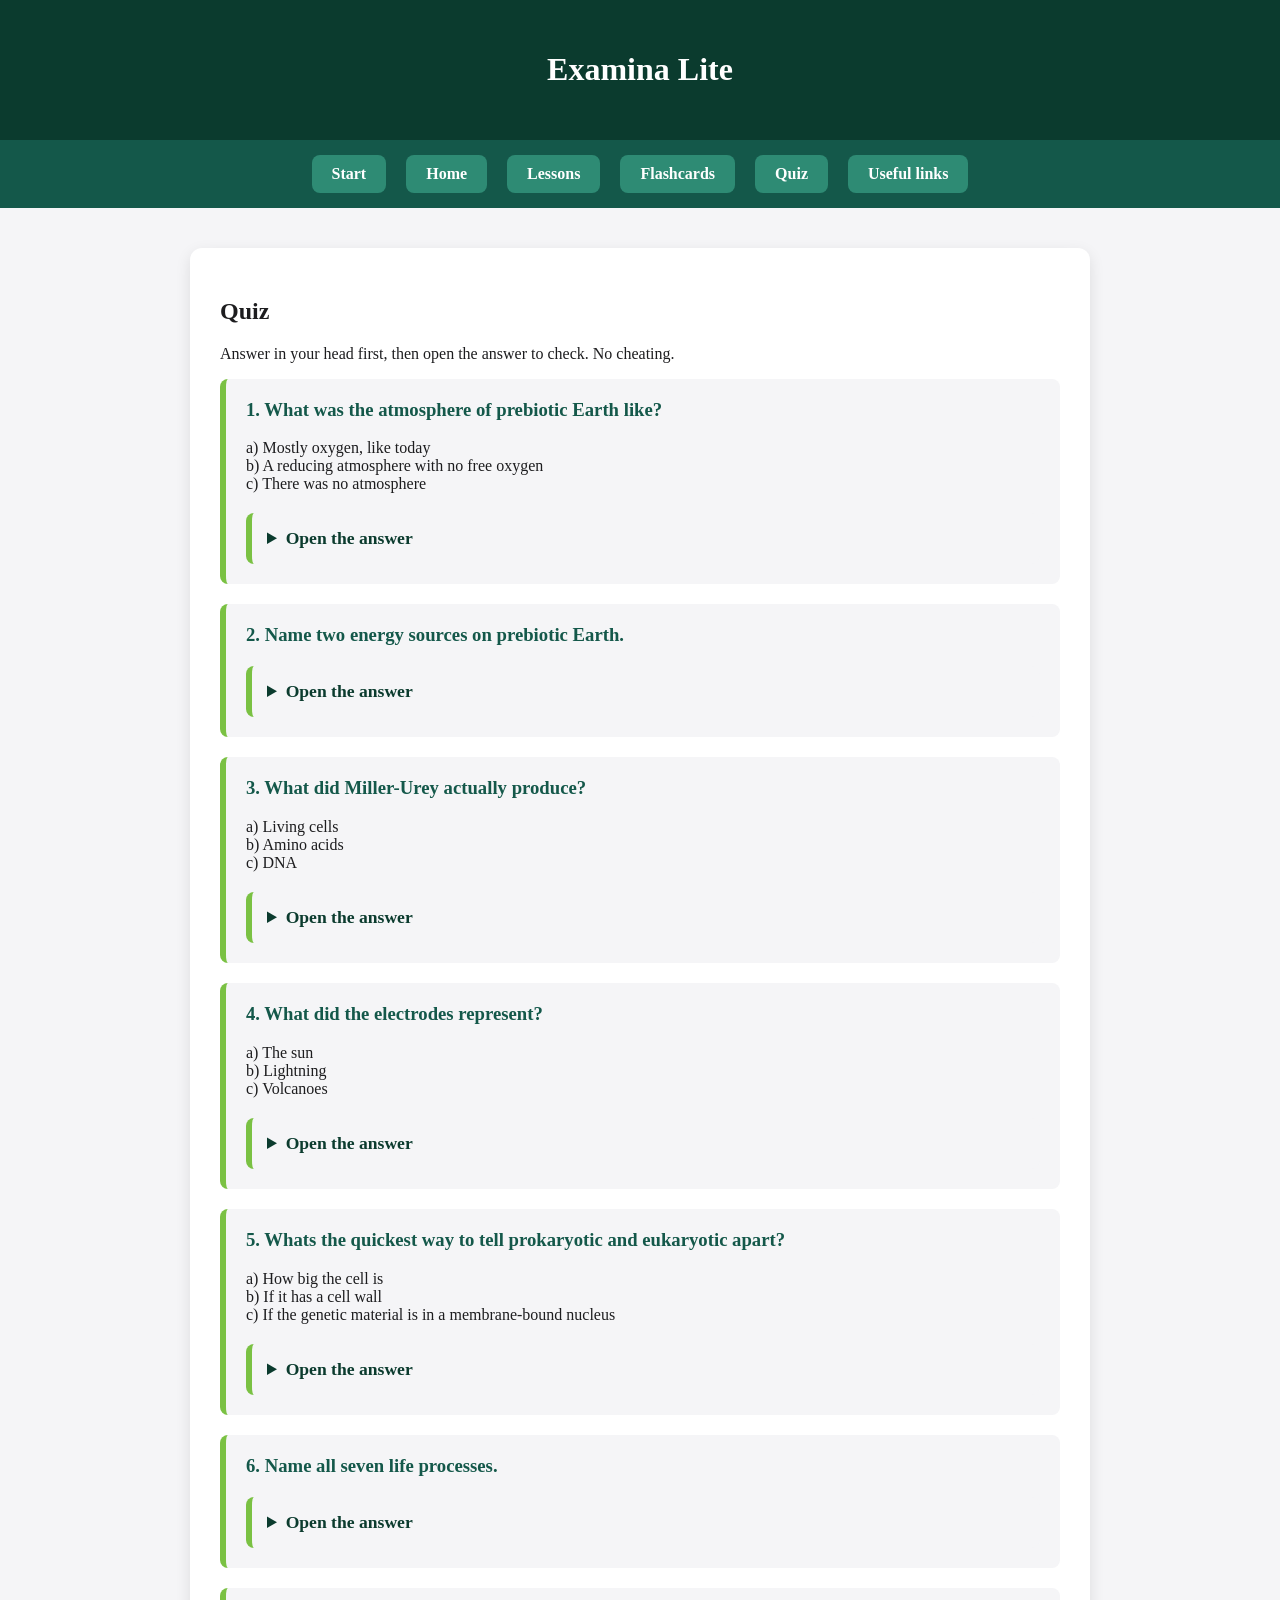
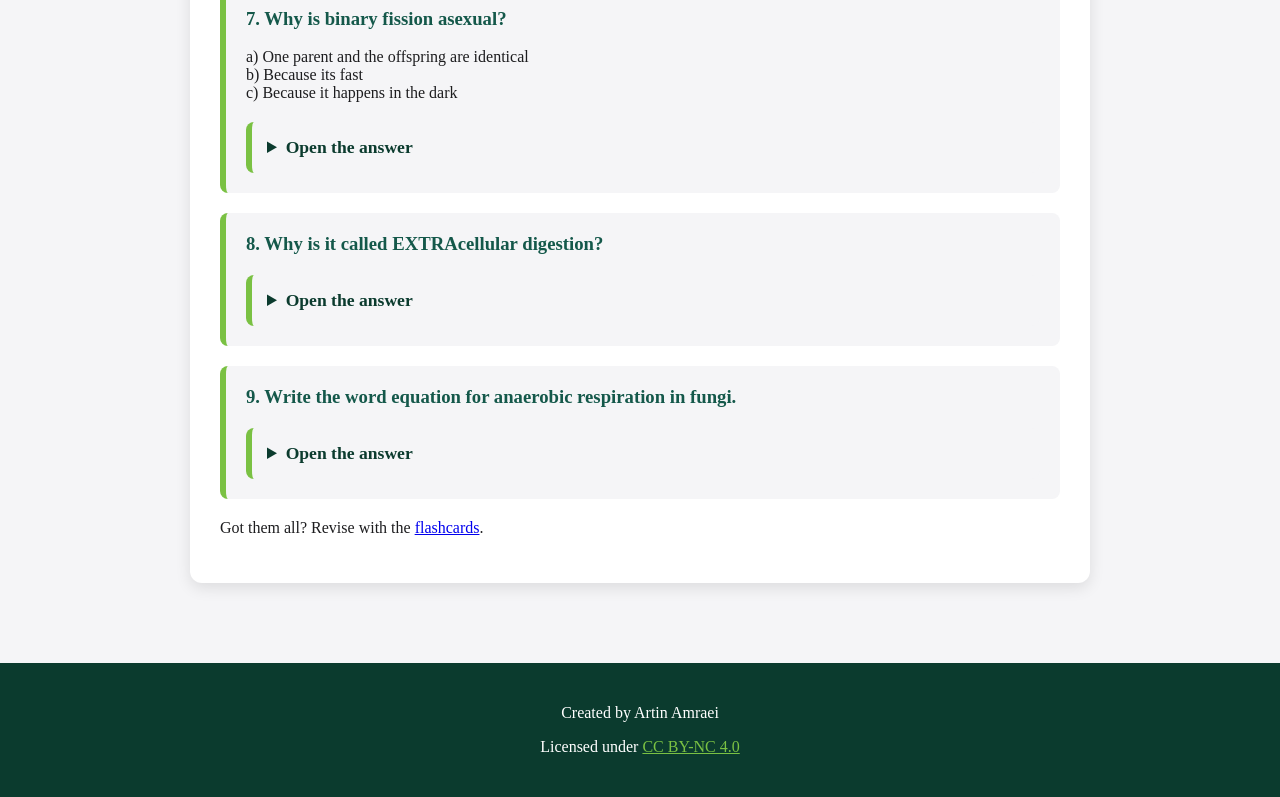
==== quiz.html @ e0a8bc8b "Add files via upload" ====
<!DOCTYPE html>
<html lang="en">
<head>
<meta charset="UTF-8">
<meta name="viewport" content="width=device-width, initial-scale=1.0">
<title>Quiz - Examina Lite</title>
<!-- connecting to styles css as stylesheet -->
<link rel="stylesheet" href="styles.css">
</head>
<body>

<header id="top">
    <h1>Examina Lite</h1>
</header>

<!-- same nav on every page so the user dosent get lost -->
<nav>
    <ul>
        <li><a href="onboarding.html">Start</a></li>
        <li><a href="index.html">Home</a></li>
        <li><a href="lessons.html">Lessons</a></li>
        <li><a href="flashcards.html">Flashcards</a></li>
        <li><a href="quiz.html">Quiz</a></li>
        <li><a href="links.html">Useful links</a></li>
    </ul>
</nav>

<main>
    <section id="quiz">
        <h1>Quiz</h1>
        <p>Answer in your head first, then open the answer to check. No cheating.</p>

        <!-- each question is a div, the answer hides in details like the flashcards -->
        <div class="question">
            <h3>1. What was the atmosphere of prebiotic Earth like?</h3>
            <p>a) Mostly oxygen, like today<br>
               b) A reducing atmosphere with no free oxygen<br>
               c) There was no atmosphere</p>

            <details> <!--Using details to hide the text-->
                <summary>Open the answer</summary>
                <p>b. Reducing means no free oxygen. Lesson 1.</p>
            </details>
        </div>

        <div class="question">
            <h3>2. Name two energy sources on prebiotic Earth.</h3>

            <details> <!--Using details to hide the text-->
                <summary>Open the answer</summary>
                <p>Any two of volcanoes, lightning, UV from the sun. Lesson 1.</p>
            </details>
        </div>

        <div class="question">
            <h3>3. What did Miller-Urey actually produce?</h3>
            <p>a) Living cells<br>
               b) Amino acids<br>
               c) DNA</p>

            <details> <!--Using details to hide the text-->
                <summary>Open the answer</summary>
                <p>b. Amino acids. Not cells, not DNA. Lesson 2.</p>
            </details>
        </div>

        <div class="question">
            <h3>4. What did the electrodes represent?</h3>
            <p>a) The sun<br>
               b) Lightning<br>
               c) Volcanoes</p>

            <details> <!--Using details to hide the text-->
                <summary>Open the answer</summary>
                <p>b. Lightning. Lesson 2.</p>
            </details>
        </div>

        <div class="question">
            <h3>5. Whats the quickest way to tell prokaryotic and eukaryotic apart?</h3>
            <p>a) How big the cell is<br>
               b) If it has a cell wall<br>
               c) If the genetic material is in a membrane-bound nucleus</p>

            <details> <!--Using details to hide the text-->
                <summary>Open the answer</summary>
                <p>c. In a nucleus is eukaryotic, loose is prokaryotic. Lesson 3.</p>
            </details>
        </div>

        <div class="question">
            <h3>6. Name all seven life processes.</h3>

            <details> <!--Using details to hide the text-->
                <summary>Open the answer</summary>
                <p>MRS GREN. Movement, Respiration, Sensitivity, Growth, Reproduction, Excretion,
                   Nutrition. Lesson 3.</p>
            </details>
        </div>

        <div class="question">
            <h3>7. Why is binary fission asexual?</h3>
            <p>a) One parent and the offspring are identical<br>
               b) Because its fast<br>
               c) Because it happens in the dark</p>

            <details> <!--Using details to hide the text-->
                <summary>Open the answer</summary>
                <p>a. One parent, two identical cells, no variation. Lesson 4.</p>
            </details>
        </div>

        <div class="question">
            <h3>8. Why is it called EXTRAcellular digestion?</h3>

            <details> <!--Using details to hide the text-->
                <summary>Open the answer</summary>
                <p>Because the enzymes digest the food outside the cell. Lesson 4.</p>
            </details>
        </div>

        <div class="question">
            <h3>9. Write the word equation for anaerobic respiration in fungi.</h3>

            <details> <!--Using details to hide the text-->
                <summary>Open the answer</summary>
                <p>glucose &rarr; ethanol + carbon dioxide (+ energy). Lesson 4.</p>
            </details>
        </div>

        <p>Got them all? Revise with the <a href="flashcards.html">flashcards</a>.</p>
    </section>
</main>

<footer>
    <p>Created by Artin Amraei</p>
    <p>Licensed under
       <a href="https://creativecommons.org/licenses/by-nc/4.0/" target="_blank">CC BY-NC 4.0</a></p>
</footer>

</body>
</html>
---- styles.css ----
@font-face {
  font-family: "SF Pro Text";
  font-style: normal;
  font-weight: 300;
  src: url("https://raw.githubusercontent.com/blaisck/sfwin/master/SFPro/TrueType/SFProText-Light.ttf");
  /* I lernt this fom a github sources, this is eactly Apple.com's font, which is nice and trustworthy,
  souce: https://gist.github.com/nonaybay/684d1808c0eb9be67063c3f6fb2785c6 */
}

body {
    font-family: "SF Pro Text", -apple-system, BlinkMacSystemFont, Roboto;
    /* priori is with the San Frnsico pro an then the 2 other pple fonts,
     but fallsback to Robto in case the browser is extra dumb! */
    background-color: #f5f5f7;
    color: #1d1d1f;
    margin: 0;
    padding: 0;
    display: flex; /* flexbox for stickyfooter*/
    flex-direction: column;
    min-height: 100vh; /*pro css, dont use pixels use vh*/
}

header {
    background-color: #0b3b2e; /* dark green, suits biology */
    color: white; text-align: center; padding: 30px 20px;
}

nav {
    background-color: #14584a;
    padding: 15px 0;
}

nav ul {
    display: flex;
    justify-content: center; list-style: none; margin: 0; padding: 0; gap: 20px;
    flex-wrap: wrap; /* for phones */
} /* grok academy layout */

nav a {
    display: block; background-color: #2e8b74; color: white;
    padding: 10px 20px; border-radius: 8px; font-weight: bold; text-decoration: none;
    transition: 0.3s; /* smooth color change trick from Scrimba */
}

nav a:hover {
    background-color: #7ac143; /* leaf green */
    color: #0b3b2e;
    box-shadow: 0px 4px 8px rgba(0,0,0,0.2);
}

main {
    width: 90%;
    max-width: 900px;
    margin: 40px auto;
    flex: 1; /*pushes all footers to thebottom*/
}

section {
    background-color: white; border-radius: 12px; padding: 30px; margin-bottom: 40px;
    box-shadow: 0px 5px 15px rgba(0,0,0,0.1);
} /* 3d floatingeffect */

/* headings */
h2 {
    color: #0b3b2e; border-bottom: 2px solid #f5f5f7; padding-bottom: 10px;
}

h3 {
    color: #14584a;
}

img {
    max-width: 100%; height: auto; border-radius: 8px;
    margin-bottom: 15px;
    transition: transform 0.3s;
}

img:hover {
    transform: scale(1.02); /*"UI" improving zoom*/
}

/* --- HOMEPAGE NAV BOX --- */
#navbox ul {
    display: flex; flex-wrap: wrap; justify-content: center; gap: 20px;
    list-style: none; margin: 0; padding: 0;
} /* flexbox so i can add more tools later */

#navbox li {
    background-color: #f5f5f7;
    border-radius: 12px;
    border-top: 6px solid #7ac143;
    padding: 20px;
    width: 230px; /* keeps the cards even */
    transition: 0.3s;
}

#navbox li:hover {
    box-shadow: 0px 6px 14px rgba(0,0,0,0.15); /* looks clickable */
}

/* --- BUTTON AND INPUT --- */
button {
    font-family: inherit; /* not the ugly default */
    background-color: #7ac143;
    color: #0b3b2e;
    border: none;
    padding: 12px 22px;
    border-radius: 8px;
    font-weight: bold;
    font-size: 1em;
    cursor: pointer;
    transition: 0.3s;
}

button:hover {
    background-color: #0b3b2e; color: white;
}

/* name box on the onboarding page */
input[type="text"] {
    font-family: inherit;
    padding: 12px;
    border: 2px solid #d2d2d7;
    border-radius: 8px;
    font-size: 1em;
    margin-right: 10px;
}

input[type="text"]:focus {
    border-color: #7ac143; /* shows your typing in it */
    outline: none;
}

/* ---DROPDOWN CSS--- */
details {
    background-color: #f5f5f7;
    padding: 15px;
    border-radius: 8px;
    margin-top: 20px;
    border-left: 6px solid #7ac143;
}

/* the clickable bit of the dropdown */
summary {
    font-weight: bold;
    color: #0b3b2e;
    cursor: pointer;
    font-size: 1.1em; /* pros dont use px */
}

details p {
    margin-top: 15px; /*lol I just said pros dont use px */
    line-height: 1.6;
}

/* --- LESSON CARDS, also used on the links page --- */
.lesson-card {
    background-color: #f5f5f7;
    padding: 20px;
    margin-bottom: 20px;
    border-radius: 8px;
    border-left: 6px solid #2e8b74;
}

.lesson-card h3 {
    margin-top: 0;
}

/* --- QUIZ QUESTIONS --- */
.question {
    background-color: #f5f5f7;
    padding: 20px;
    margin-bottom: 20px;
    border-radius: 8px;
    border-left: 6px solid #7ac143;
}

.question h3 {
    margin-top: 0; /* stops the gap at the top of the box */
}

footer {
    background-color: #0b3b2e; color: white; text-align: center;
    padding: 25px; margin-top: auto;
}

/*      fixes the link colors infooter sothey don't mix with the blue*/
footer a {
    color: #7ac143;
}
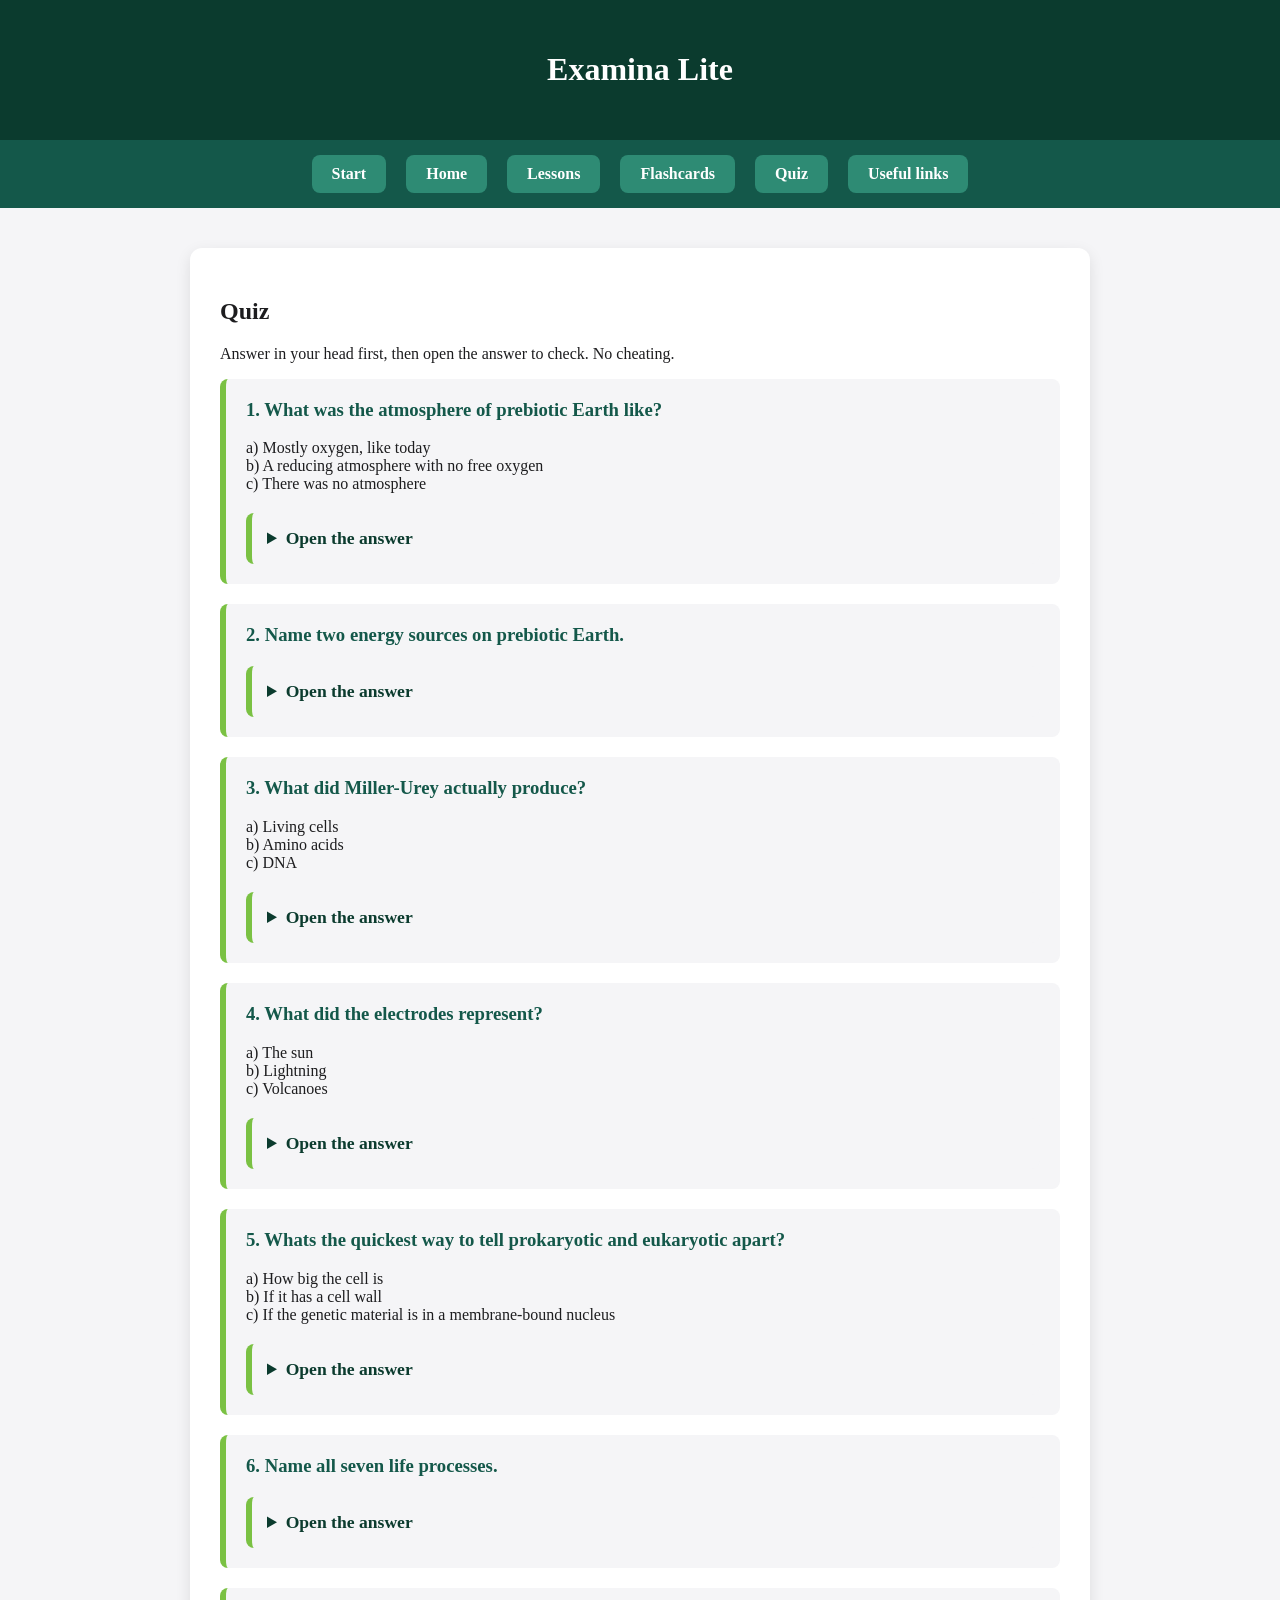
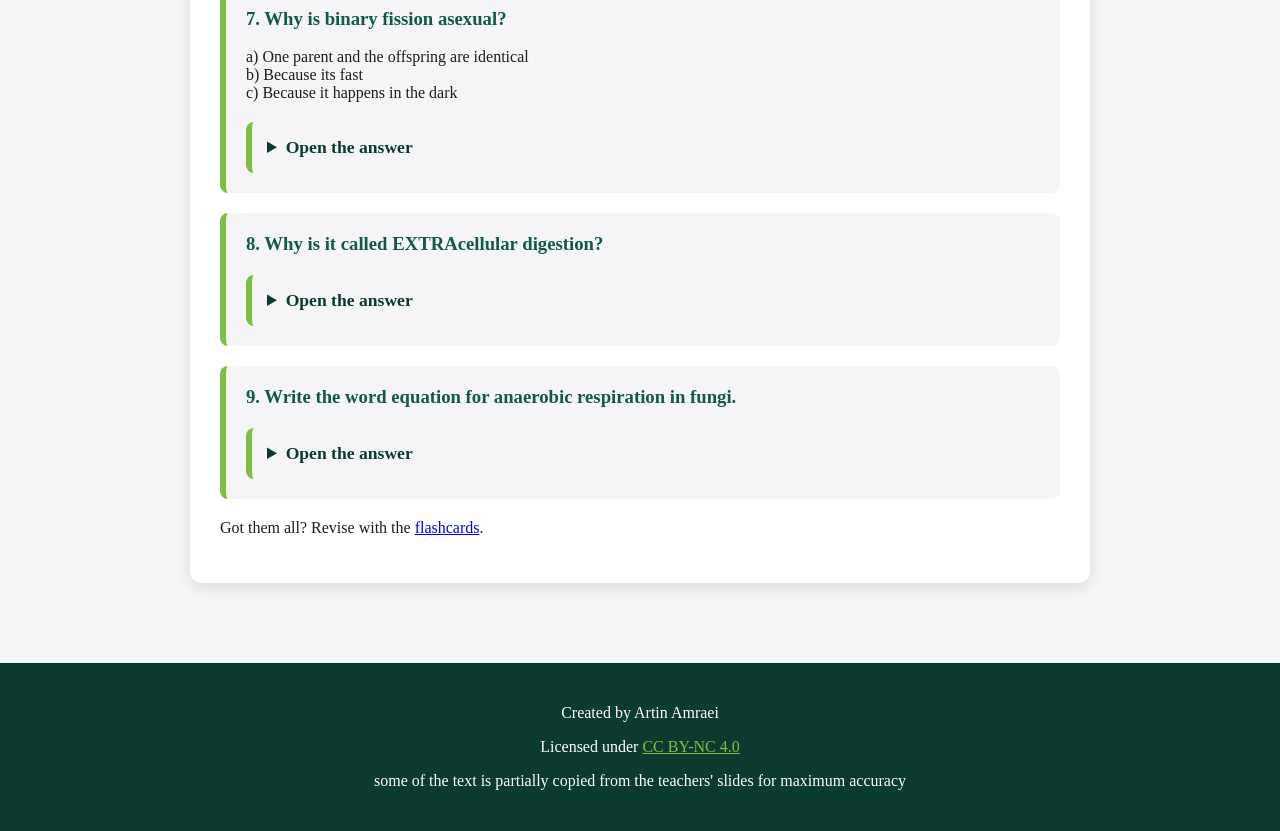
==== commit c4c428af: "Add class notes attribution Co-authored-by: Copilot <223556219+Copilot@users.noreply.github.com>" ====
--- a/quiz.html
+++ b/quiz.html
@@ -136,6 +136,7 @@
     <p>Created by Artin Amraei</p>
     <p>Licensed under
        <a href="https://creativecommons.org/licenses/by-nc/4.0/" target="_blank">CC BY-NC 4.0</a></p>
+       <p>some of the text is partially copied from the teachers' slides for maximum accuracy</p>
 </footer>
 
 </body>
